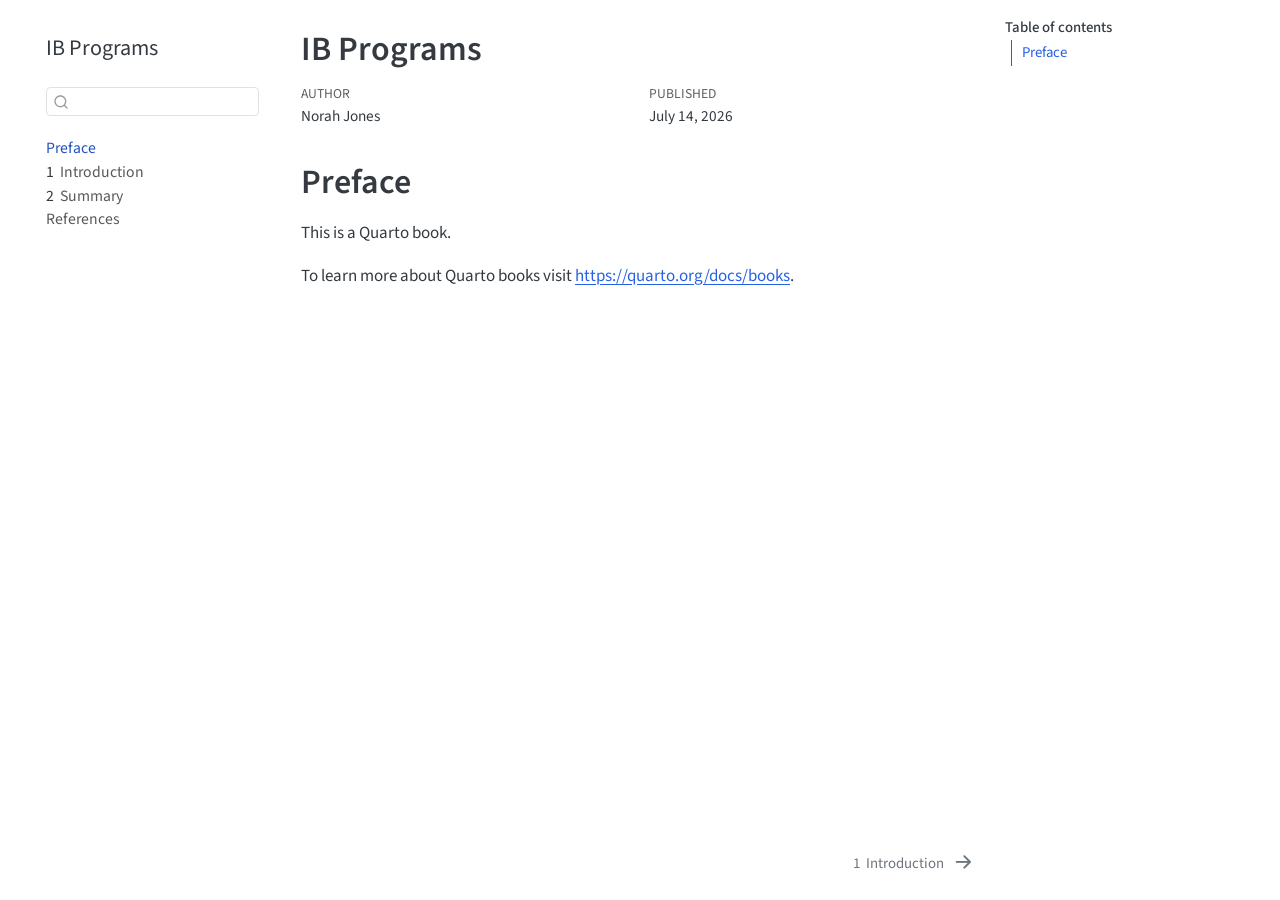
==== _book/index.html @ f47e6c8d "initial commit" ====
<!DOCTYPE html>
<html xmlns="http://www.w3.org/1999/xhtml" lang="en" xml:lang="en"><head>

<meta charset="utf-8">
<meta name="generator" content="quarto-1.8.26">

<meta name="viewport" content="width=device-width, initial-scale=1.0, user-scalable=yes">

<meta name="author" content="Norah Jones">
<meta name="dcterms.date" content="2026-07-14">

<title>IB Programs</title>
<style>
code{white-space: pre-wrap;}
span.smallcaps{font-variant: small-caps;}
div.columns{display: flex; gap: min(4vw, 1.5em);}
div.column{flex: auto; overflow-x: auto;}
div.hanging-indent{margin-left: 1.5em; text-indent: -1.5em;}
ul.task-list{list-style: none;}
ul.task-list li input[type="checkbox"] {
  width: 0.8em;
  margin: 0 0.8em 0.2em -1em; /* quarto-specific, see https://github.com/quarto-dev/quarto-cli/issues/4556 */ 
  vertical-align: middle;
}
</style>


<script src="site_libs/quarto-nav/quarto-nav.js"></script>
<script src="site_libs/quarto-nav/headroom.min.js"></script>
<script src="site_libs/clipboard/clipboard.min.js"></script>
<script src="site_libs/quarto-search/autocomplete.umd.js"></script>
<script src="site_libs/quarto-search/fuse.min.js"></script>
<script src="site_libs/quarto-search/quarto-search.js"></script>
<meta name="quarto:offset" content="./">
<link href="./intro.html" rel="next">
<script src="site_libs/quarto-html/quarto.js" type="module"></script>
<script src="site_libs/quarto-html/tabsets/tabsets.js" type="module"></script>
<script src="site_libs/quarto-html/axe/axe-check.js" type="module"></script>
<script src="site_libs/quarto-html/popper.min.js"></script>
<script src="site_libs/quarto-html/tippy.umd.min.js"></script>
<script src="site_libs/quarto-html/anchor.min.js"></script>
<link href="site_libs/quarto-html/tippy.css" rel="stylesheet">
<link href="site_libs/quarto-html/quarto-syntax-highlighting-587c61ba64f3a5504c4d52d930310e48.css" rel="stylesheet" id="quarto-text-highlighting-styles">
<script src="site_libs/bootstrap/bootstrap.min.js"></script>
<link href="site_libs/bootstrap/bootstrap-icons.css" rel="stylesheet">
<link href="site_libs/bootstrap/bootstrap-70a47bd5681a7291082a5b9f83d58762.min.css" rel="stylesheet" append-hash="true" id="quarto-bootstrap" data-mode="light">
<script id="quarto-search-options" type="application/json">{
  "location": "sidebar",
  "copy-button": false,
  "collapse-after": 3,
  "panel-placement": "start",
  "type": "textbox",
  "limit": 50,
  "keyboard-shortcut": [
    "f",
    "/",
    "s"
  ],
  "show-item-context": false,
  "language": {
    "search-no-results-text": "No results",
    "search-matching-documents-text": "matching documents",
    "search-copy-link-title": "Copy link to search",
    "search-hide-matches-text": "Hide additional matches",
    "search-more-match-text": "more match in this document",
    "search-more-matches-text": "more matches in this document",
    "search-clear-button-title": "Clear",
    "search-text-placeholder": "",
    "search-detached-cancel-button-title": "Cancel",
    "search-submit-button-title": "Submit",
    "search-label": "Search"
  }
}</script>


</head>

<body class="nav-sidebar floating quarto-light">

<div id="quarto-search-results"></div>
  <header id="quarto-header" class="headroom fixed-top">
  <nav class="quarto-secondary-nav">
    <div class="container-fluid d-flex">
      <button type="button" class="quarto-btn-toggle btn" data-bs-toggle="collapse" role="button" data-bs-target=".quarto-sidebar-collapse-item" aria-controls="quarto-sidebar" aria-expanded="false" aria-label="Toggle sidebar navigation" onclick="if (window.quartoToggleHeadroom) { window.quartoToggleHeadroom(); }">
        <i class="bi bi-layout-text-sidebar-reverse"></i>
      </button>
        <nav class="quarto-page-breadcrumbs" aria-label="breadcrumb"><ol class="breadcrumb"><li class="breadcrumb-item"><a href="./index.html">Preface</a></li></ol></nav>
        <a class="flex-grow-1" role="navigation" data-bs-toggle="collapse" data-bs-target=".quarto-sidebar-collapse-item" aria-controls="quarto-sidebar" aria-expanded="false" aria-label="Toggle sidebar navigation" onclick="if (window.quartoToggleHeadroom) { window.quartoToggleHeadroom(); }">      
        </a>
      <button type="button" class="btn quarto-search-button" aria-label="Search" onclick="window.quartoOpenSearch();">
        <i class="bi bi-search"></i>
      </button>
    </div>
  </nav>
</header>
<!-- content -->
<div id="quarto-content" class="quarto-container page-columns page-rows-contents page-layout-article">
<!-- sidebar -->
  <nav id="quarto-sidebar" class="sidebar collapse collapse-horizontal quarto-sidebar-collapse-item sidebar-navigation floating overflow-auto">
    <div class="pt-lg-2 mt-2 text-left sidebar-header">
    <div class="sidebar-title mb-0 py-0">
      <a href="./">IB Programs</a> 
    </div>
      </div>
        <div class="mt-2 flex-shrink-0 align-items-center">
        <div class="sidebar-search">
        <div id="quarto-search" class="" title="Search"></div>
        </div>
        </div>
    <div class="sidebar-menu-container"> 
    <ul class="list-unstyled mt-1">
        <li class="sidebar-item">
  <div class="sidebar-item-container"> 
  <a href="./index.html" class="sidebar-item-text sidebar-link active">
 <span class="menu-text">Preface</span></a>
  </div>
</li>
        <li class="sidebar-item">
  <div class="sidebar-item-container"> 
  <a href="./intro.html" class="sidebar-item-text sidebar-link">
 <span class="menu-text"><span class="chapter-number">1</span>&nbsp; <span class="chapter-title">Introduction</span></span></a>
  </div>
</li>
        <li class="sidebar-item">
  <div class="sidebar-item-container"> 
  <a href="./summary.html" class="sidebar-item-text sidebar-link">
 <span class="menu-text"><span class="chapter-number">2</span>&nbsp; <span class="chapter-title">Summary</span></span></a>
  </div>
</li>
        <li class="sidebar-item">
  <div class="sidebar-item-container"> 
  <a href="./references.html" class="sidebar-item-text sidebar-link">
 <span class="menu-text">References</span></a>
  </div>
</li>
    </ul>
    </div>
</nav>
<div id="quarto-sidebar-glass" class="quarto-sidebar-collapse-item" data-bs-toggle="collapse" data-bs-target=".quarto-sidebar-collapse-item"></div>
<!-- margin-sidebar -->
    <div id="quarto-margin-sidebar" class="sidebar margin-sidebar">
        <nav id="TOC" role="doc-toc" class="toc-active">
    <h2 id="toc-title">Table of contents</h2>
   
  <ul>
  <li><a href="#preface" id="toc-preface" class="nav-link active" data-scroll-target="#preface">Preface</a></li>
  </ul>
</nav>
    </div>
<!-- main -->
<main class="content" id="quarto-document-content">

<header id="title-block-header" class="quarto-title-block default">
<div class="quarto-title">
<h1 class="title">IB Programs</h1>
</div>



<div class="quarto-title-meta">

    <div>
    <div class="quarto-title-meta-heading">Author</div>
    <div class="quarto-title-meta-contents">
             <p>Norah Jones </p>
          </div>
  </div>
    
    <div>
    <div class="quarto-title-meta-heading">Published</div>
    <div class="quarto-title-meta-contents">
      <p class="date">July 14, 2026</p>
    </div>
  </div>
  
    
  </div>
  


</header>


<section id="preface" class="level1 unnumbered">
<h1 class="unnumbered">Preface</h1>
<p>This is a Quarto book.</p>
<p>To learn more about Quarto books visit <a href="https://quarto.org/docs/books" class="uri">https://quarto.org/docs/books</a>.</p>


</section>

</main> <!-- /main -->
<script id="quarto-html-after-body" type="application/javascript">
  window.document.addEventListener("DOMContentLoaded", function (event) {
    const icon = "";
    const anchorJS = new window.AnchorJS();
    anchorJS.options = {
      placement: 'right',
      icon: icon
    };
    anchorJS.add('.anchored');
    const isCodeAnnotation = (el) => {
      for (const clz of el.classList) {
        if (clz.startsWith('code-annotation-')) {                     
          return true;
        }
      }
      return false;
    }
    const onCopySuccess = function(e) {
      // button target
      const button = e.trigger;
      // don't keep focus
      button.blur();
      // flash "checked"
      button.classList.add('code-copy-button-checked');
      var currentTitle = button.getAttribute("title");
      button.setAttribute("title", "Copied!");
      let tooltip;
      if (window.bootstrap) {
        button.setAttribute("data-bs-toggle", "tooltip");
        button.setAttribute("data-bs-placement", "left");
        button.setAttribute("data-bs-title", "Copied!");
        tooltip = new bootstrap.Tooltip(button, 
          { trigger: "manual", 
            customClass: "code-copy-button-tooltip",
            offset: [0, -8]});
        tooltip.show();    
      }
      setTimeout(function() {
        if (tooltip) {
          tooltip.hide();
          button.removeAttribute("data-bs-title");
          button.removeAttribute("data-bs-toggle");
          button.removeAttribute("data-bs-placement");
        }
        button.setAttribute("title", currentTitle);
        button.classList.remove('code-copy-button-checked');
      }, 1000);
      // clear code selection
      e.clearSelection();
    }
    const getTextToCopy = function(trigger) {
      const outerScaffold = trigger.parentElement.cloneNode(true);
      const codeEl = outerScaffold.querySelector('code');
      for (const childEl of codeEl.children) {
        if (isCodeAnnotation(childEl)) {
          childEl.remove();
        }
      }
      return codeEl.innerText;
    }
    const clipboard = new window.ClipboardJS('.code-copy-button:not([data-in-quarto-modal])', {
      text: getTextToCopy
    });
    clipboard.on('success', onCopySuccess);
    if (window.document.getElementById('quarto-embedded-source-code-modal')) {
      const clipboardModal = new window.ClipboardJS('.code-copy-button[data-in-quarto-modal]', {
        text: getTextToCopy,
        container: window.document.getElementById('quarto-embedded-source-code-modal')
      });
      clipboardModal.on('success', onCopySuccess);
    }
      var localhostRegex = new RegExp(/^(?:http|https):\/\/localhost\:?[0-9]*\//);
      var mailtoRegex = new RegExp(/^mailto:/);
        var filterRegex = new RegExp('/' + window.location.host + '/');
      var isInternal = (href) => {
          return filterRegex.test(href) || localhostRegex.test(href) || mailtoRegex.test(href);
      }
      // Inspect non-navigation links and adorn them if external
     var links = window.document.querySelectorAll('a[href]:not(.nav-link):not(.navbar-brand):not(.toc-action):not(.sidebar-link):not(.sidebar-item-toggle):not(.pagination-link):not(.no-external):not([aria-hidden]):not(.dropdown-item):not(.quarto-navigation-tool):not(.about-link)');
      for (var i=0; i<links.length; i++) {
        const link = links[i];
        if (!isInternal(link.href)) {
          // undo the damage that might have been done by quarto-nav.js in the case of
          // links that we want to consider external
          if (link.dataset.originalHref !== undefined) {
            link.href = link.dataset.originalHref;
          }
        }
      }
    function tippyHover(el, contentFn, onTriggerFn, onUntriggerFn) {
      const config = {
        allowHTML: true,
        maxWidth: 500,
        delay: 100,
        arrow: false,
        appendTo: function(el) {
            return el.parentElement;
        },
        interactive: true,
        interactiveBorder: 10,
        theme: 'quarto',
        placement: 'bottom-start',
      };
      if (contentFn) {
        config.content = contentFn;
      }
      if (onTriggerFn) {
        config.onTrigger = onTriggerFn;
      }
      if (onUntriggerFn) {
        config.onUntrigger = onUntriggerFn;
      }
      window.tippy(el, config); 
    }
    const noterefs = window.document.querySelectorAll('a[role="doc-noteref"]');
    for (var i=0; i<noterefs.length; i++) {
      const ref = noterefs[i];
      tippyHover(ref, function() {
        // use id or data attribute instead here
        let href = ref.getAttribute('data-footnote-href') || ref.getAttribute('href');
        try { href = new URL(href).hash; } catch {}
        const id = href.replace(/^#\/?/, "");
        const note = window.document.getElementById(id);
        if (note) {
          return note.innerHTML;
        } else {
          return "";
        }
      });
    }
    const xrefs = window.document.querySelectorAll('a.quarto-xref');
    const processXRef = (id, note) => {
      // Strip column container classes
      const stripColumnClz = (el) => {
        el.classList.remove("page-full", "page-columns");
        if (el.children) {
          for (const child of el.children) {
            stripColumnClz(child);
          }
        }
      }
      stripColumnClz(note)
      if (id === null || id.startsWith('sec-')) {
        // Special case sections, only their first couple elements
        const container = document.createElement("div");
        if (note.children && note.children.length > 2) {
          container.appendChild(note.children[0].cloneNode(true));
          for (let i = 1; i < note.children.length; i++) {
            const child = note.children[i];
            if (child.tagName === "P" && child.innerText === "") {
              continue;
            } else {
              container.appendChild(child.cloneNode(true));
              break;
            }
          }
          if (window.Quarto?.typesetMath) {
            window.Quarto.typesetMath(container);
          }
          return container.innerHTML
        } else {
          if (window.Quarto?.typesetMath) {
            window.Quarto.typesetMath(note);
          }
          return note.innerHTML;
        }
      } else {
        // Remove any anchor links if they are present
        const anchorLink = note.querySelector('a.anchorjs-link');
        if (anchorLink) {
          anchorLink.remove();
        }
        if (window.Quarto?.typesetMath) {
          window.Quarto.typesetMath(note);
        }
        if (note.classList.contains("callout")) {
          return note.outerHTML;
        } else {
          return note.innerHTML;
        }
      }
    }
    for (var i=0; i<xrefs.length; i++) {
      const xref = xrefs[i];
      tippyHover(xref, undefined, function(instance) {
        instance.disable();
        let url = xref.getAttribute('href');
        let hash = undefined; 
        if (url.startsWith('#')) {
          hash = url;
        } else {
          try { hash = new URL(url).hash; } catch {}
        }
        if (hash) {
          const id = hash.replace(/^#\/?/, "");
          const note = window.document.getElementById(id);
          if (note !== null) {
            try {
              const html = processXRef(id, note.cloneNode(true));
              instance.setContent(html);
            } finally {
              instance.enable();
              instance.show();
            }
          } else {
            // See if we can fetch this
            fetch(url.split('#')[0])
            .then(res => res.text())
            .then(html => {
              const parser = new DOMParser();
              const htmlDoc = parser.parseFromString(html, "text/html");
              const note = htmlDoc.getElementById(id);
              if (note !== null) {
                const html = processXRef(id, note);
                instance.setContent(html);
              } 
            }).finally(() => {
              instance.enable();
              instance.show();
            });
          }
        } else {
          // See if we can fetch a full url (with no hash to target)
          // This is a special case and we should probably do some content thinning / targeting
          fetch(url)
          .then(res => res.text())
          .then(html => {
            const parser = new DOMParser();
            const htmlDoc = parser.parseFromString(html, "text/html");
            const note = htmlDoc.querySelector('main.content');
            if (note !== null) {
              // This should only happen for chapter cross references
              // (since there is no id in the URL)
              // remove the first header
              if (note.children.length > 0 && note.children[0].tagName === "HEADER") {
                note.children[0].remove();
              }
              const html = processXRef(null, note);
              instance.setContent(html);
            } 
          }).finally(() => {
            instance.enable();
            instance.show();
          });
        }
      }, function(instance) {
      });
    }
        let selectedAnnoteEl;
        const selectorForAnnotation = ( cell, annotation) => {
          let cellAttr = 'data-code-cell="' + cell + '"';
          let lineAttr = 'data-code-annotation="' +  annotation + '"';
          const selector = 'span[' + cellAttr + '][' + lineAttr + ']';
          return selector;
        }
        const selectCodeLines = (annoteEl) => {
          const doc = window.document;
          const targetCell = annoteEl.getAttribute("data-target-cell");
          const targetAnnotation = annoteEl.getAttribute("data-target-annotation");
          const annoteSpan = window.document.querySelector(selectorForAnnotation(targetCell, targetAnnotation));
          const lines = annoteSpan.getAttribute("data-code-lines").split(",");
          const lineIds = lines.map((line) => {
            return targetCell + "-" + line;
          })
          let top = null;
          let height = null;
          let parent = null;
          if (lineIds.length > 0) {
              //compute the position of the single el (top and bottom and make a div)
              const el = window.document.getElementById(lineIds[0]);
              top = el.offsetTop;
              height = el.offsetHeight;
              parent = el.parentElement.parentElement;
            if (lineIds.length > 1) {
              const lastEl = window.document.getElementById(lineIds[lineIds.length - 1]);
              const bottom = lastEl.offsetTop + lastEl.offsetHeight;
              height = bottom - top;
            }
            if (top !== null && height !== null && parent !== null) {
              // cook up a div (if necessary) and position it 
              let div = window.document.getElementById("code-annotation-line-highlight");
              if (div === null) {
                div = window.document.createElement("div");
                div.setAttribute("id", "code-annotation-line-highlight");
                div.style.position = 'absolute';
                parent.appendChild(div);
              }
              div.style.top = top - 2 + "px";
              div.style.height = height + 4 + "px";
              div.style.left = 0;
              let gutterDiv = window.document.getElementById("code-annotation-line-highlight-gutter");
              if (gutterDiv === null) {
                gutterDiv = window.document.createElement("div");
                gutterDiv.setAttribute("id", "code-annotation-line-highlight-gutter");
                gutterDiv.style.position = 'absolute';
                const codeCell = window.document.getElementById(targetCell);
                const gutter = codeCell.querySelector('.code-annotation-gutter');
                gutter.appendChild(gutterDiv);
              }
              gutterDiv.style.top = top - 2 + "px";
              gutterDiv.style.height = height + 4 + "px";
            }
            selectedAnnoteEl = annoteEl;
          }
        };
        const unselectCodeLines = () => {
          const elementsIds = ["code-annotation-line-highlight", "code-annotation-line-highlight-gutter"];
          elementsIds.forEach((elId) => {
            const div = window.document.getElementById(elId);
            if (div) {
              div.remove();
            }
          });
          selectedAnnoteEl = undefined;
        };
          // Handle positioning of the toggle
      window.addEventListener(
        "resize",
        throttle(() => {
          elRect = undefined;
          if (selectedAnnoteEl) {
            selectCodeLines(selectedAnnoteEl);
          }
        }, 10)
      );
      function throttle(fn, ms) {
      let throttle = false;
      let timer;
        return (...args) => {
          if(!throttle) { // first call gets through
              fn.apply(this, args);
              throttle = true;
          } else { // all the others get throttled
              if(timer) clearTimeout(timer); // cancel #2
              timer = setTimeout(() => {
                fn.apply(this, args);
                timer = throttle = false;
              }, ms);
          }
        };
      }
        // Attach click handler to the DT
        const annoteDls = window.document.querySelectorAll('dt[data-target-cell]');
        for (const annoteDlNode of annoteDls) {
          annoteDlNode.addEventListener('click', (event) => {
            const clickedEl = event.target;
            if (clickedEl !== selectedAnnoteEl) {
              unselectCodeLines();
              const activeEl = window.document.querySelector('dt[data-target-cell].code-annotation-active');
              if (activeEl) {
                activeEl.classList.remove('code-annotation-active');
              }
              selectCodeLines(clickedEl);
              clickedEl.classList.add('code-annotation-active');
            } else {
              // Unselect the line
              unselectCodeLines();
              clickedEl.classList.remove('code-annotation-active');
            }
          });
        }
    const findCites = (el) => {
      const parentEl = el.parentElement;
      if (parentEl) {
        const cites = parentEl.dataset.cites;
        if (cites) {
          return {
            el,
            cites: cites.split(' ')
          };
        } else {
          return findCites(el.parentElement)
        }
      } else {
        return undefined;
      }
    };
    var bibliorefs = window.document.querySelectorAll('a[role="doc-biblioref"]');
    for (var i=0; i<bibliorefs.length; i++) {
      const ref = bibliorefs[i];
      const citeInfo = findCites(ref);
      if (citeInfo) {
        tippyHover(citeInfo.el, function() {
          var popup = window.document.createElement('div');
          citeInfo.cites.forEach(function(cite) {
            var citeDiv = window.document.createElement('div');
            citeDiv.classList.add('hanging-indent');
            citeDiv.classList.add('csl-entry');
            var biblioDiv = window.document.getElementById('ref-' + cite);
            if (biblioDiv) {
              citeDiv.innerHTML = biblioDiv.innerHTML;
            }
            popup.appendChild(citeDiv);
          });
          return popup.innerHTML;
        });
      }
    }
  });
  </script>
<nav class="page-navigation">
  <div class="nav-page nav-page-previous">
  </div>
  <div class="nav-page nav-page-next">
      <a href="./intro.html" class="pagination-link" aria-label="Introduction">
        <span class="nav-page-text"><span class="chapter-number">1</span>&nbsp; <span class="chapter-title">Introduction</span></span> <i class="bi bi-arrow-right-short"></i>
      </a>
  </div>
</nav>
</div> <!-- /content -->




</body></html>
---- _book/site_libs/quarto-html/tippy.css ----
.tippy-box[data-animation=fade][data-state=hidden]{opacity:0}[data-tippy-root]{max-width:calc(100vw - 10px)}.tippy-box{position:relative;background-color:#333;color:#fff;border-radius:4px;font-size:14px;line-height:1.4;white-space:normal;outline:0;transition-property:transform,visibility,opacity}.tippy-box[data-placement^=top]>.tippy-arrow{bottom:0}.tippy-box[data-placement^=top]>.tippy-arrow:before{bottom:-7px;left:0;border-width:8px 8px 0;border-top-color:initial;transform-origin:center top}.tippy-box[data-placement^=bottom]>.tippy-arrow{top:0}.tippy-box[data-placement^=bottom]>.tippy-arrow:before{top:-7px;left:0;border-width:0 8px 8px;border-bottom-color:initial;transform-origin:center bottom}.tippy-box[data-placement^=left]>.tippy-arrow{right:0}.tippy-box[data-placement^=left]>.tippy-arrow:before{border-width:8px 0 8px 8px;border-left-color:initial;right:-7px;transform-origin:center left}.tippy-box[data-placement^=right]>.tippy-arrow{left:0}.tippy-box[data-placement^=right]>.tippy-arrow:before{left:-7px;border-width:8px 8px 8px 0;border-right-color:initial;transform-origin:center right}.tippy-box[data-inertia][data-state=visible]{transition-timing-function:cubic-bezier(.54,1.5,.38,1.11)}.tippy-arrow{width:16px;height:16px;color:#333}.tippy-arrow:before{content:"";position:absolute;border-color:transparent;border-style:solid}.tippy-content{position:relative;padding:5px 9px;z-index:1}
---- _book/site_libs/quarto-html/quarto-syntax-highlighting-587c61ba64f3a5504c4d52d930310e48.css ----
/* quarto syntax highlight colors */
:root {
  --quarto-hl-ot-color: #003B4F;
  --quarto-hl-at-color: #657422;
  --quarto-hl-ss-color: #20794D;
  --quarto-hl-an-color: #5E5E5E;
  --quarto-hl-fu-color: #4758AB;
  --quarto-hl-st-color: #20794D;
  --quarto-hl-cf-color: #003B4F;
  --quarto-hl-op-color: #5E5E5E;
  --quarto-hl-er-color: #AD0000;
  --quarto-hl-bn-color: #AD0000;
  --quarto-hl-al-color: #AD0000;
  --quarto-hl-va-color: #111111;
  --quarto-hl-bu-color: inherit;
  --quarto-hl-ex-color: inherit;
  --quarto-hl-pp-color: #AD0000;
  --quarto-hl-in-color: #5E5E5E;
  --quarto-hl-vs-color: #20794D;
  --quarto-hl-wa-color: #5E5E5E;
  --quarto-hl-do-color: #5E5E5E;
  --quarto-hl-im-color: #00769E;
  --quarto-hl-ch-color: #20794D;
  --quarto-hl-dt-color: #AD0000;
  --quarto-hl-fl-color: #AD0000;
  --quarto-hl-co-color: #5E5E5E;
  --quarto-hl-cv-color: #5E5E5E;
  --quarto-hl-cn-color: #8f5902;
  --quarto-hl-sc-color: #5E5E5E;
  --quarto-hl-dv-color: #AD0000;
  --quarto-hl-kw-color: #003B4F;
}

/* other quarto variables */
:root {
  --quarto-font-monospace: SFMono-Regular, Menlo, Monaco, Consolas, "Liberation Mono", "Courier New", monospace;
}

/* syntax highlight based on Pandoc's rules */
pre > code.sourceCode > span {
  color: #003B4F;
}

code.sourceCode > span {
  color: #003B4F;
}

div.sourceCode,
div.sourceCode pre.sourceCode {
  color: #003B4F;
}

/* Normal */
code span {
  color: #003B4F;
}

/* Alert */
code span.al {
  color: #AD0000;
  font-style: inherit;
}

/* Annotation */
code span.an {
  color: #5E5E5E;
  font-style: inherit;
}

/* Attribute */
code span.at {
  color: #657422;
  font-style: inherit;
}

/* BaseN */
code span.bn {
  color: #AD0000;
  font-style: inherit;
}

/* BuiltIn */
code span.bu {
  font-style: inherit;
}

/* ControlFlow */
code span.cf {
  color: #003B4F;
  font-weight: bold;
  font-style: inherit;
}

/* Char */
code span.ch {
  color: #20794D;
  font-style: inherit;
}

/* Constant */
code span.cn {
  color: #8f5902;
  font-style: inherit;
}

/* Comment */
code span.co {
  color: #5E5E5E;
  font-style: inherit;
}

/* CommentVar */
code span.cv {
  color: #5E5E5E;
  font-style: italic;
}

/* Documentation */
code span.do {
  color: #5E5E5E;
  font-style: italic;
}

/* DataType */
code span.dt {
  color: #AD0000;
  font-style: inherit;
}

/* DecVal */
code span.dv {
  color: #AD0000;
  font-style: inherit;
}

/* Error */
code span.er {
  color: #AD0000;
  font-style: inherit;
}

/* Extension */
code span.ex {
  font-style: inherit;
}

/* Float */
code span.fl {
  color: #AD0000;
  font-style: inherit;
}

/* Function */
code span.fu {
  color: #4758AB;
  font-style: inherit;
}

/* Import */
code span.im {
  color: #00769E;
  font-style: inherit;
}

/* Information */
code span.in {
  color: #5E5E5E;
  font-style: inherit;
}

/* Keyword */
code span.kw {
  color: #003B4F;
  font-weight: bold;
  font-style: inherit;
}

/* Operator */
code span.op {
  color: #5E5E5E;
  font-style: inherit;
}

/* Other */
code span.ot {
  color: #003B4F;
  font-style: inherit;
}

/* Preprocessor */
code span.pp {
  color: #AD0000;
  font-style: inherit;
}

/* SpecialChar */
code span.sc {
  color: #5E5E5E;
  font-style: inherit;
}

/* SpecialString */
code span.ss {
  color: #20794D;
  font-style: inherit;
}

/* String */
code span.st {
  color: #20794D;
  font-style: inherit;
}

/* Variable */
code span.va {
  color: #111111;
  font-style: inherit;
}

/* VerbatimString */
code span.vs {
  color: #20794D;
  font-style: inherit;
}

/* Warning */
code span.wa {
  color: #5E5E5E;
  font-style: italic;
}

.prevent-inlining {
  content: "</";
}

/*# sourceMappingURL=2dce1cc6c82594539e1579de68416b47.css.map */
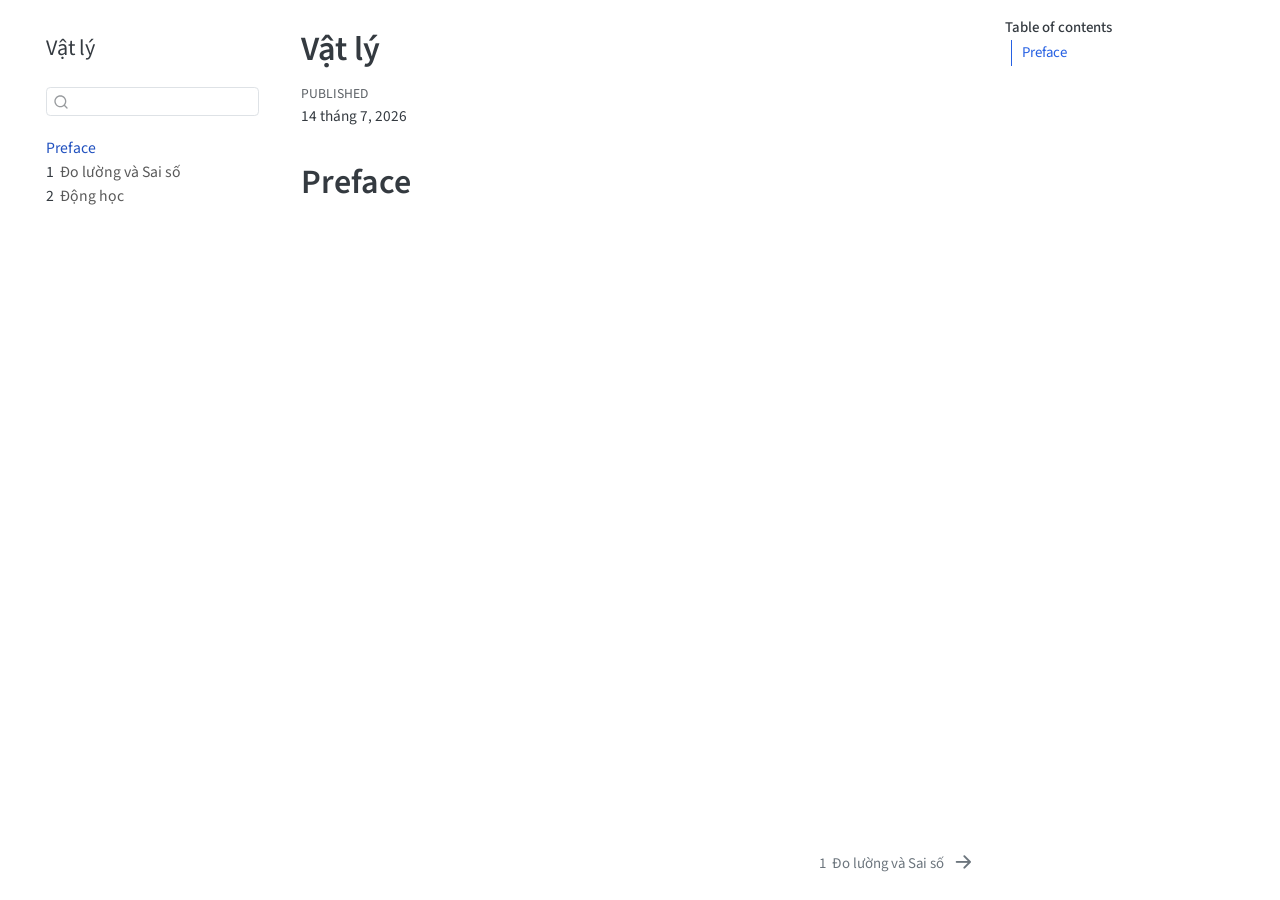
==== commit 8d64415e: "add motion.qmd" ====
--- a/_book/index.html
+++ b/_book/index.html
@@ -1,15 +1,13 @@
 <!DOCTYPE html>
-<html xmlns="http://www.w3.org/1999/xhtml" lang="en" xml:lang="en"><head>
+<html xmlns="http://www.w3.org/1999/xhtml" lang="vi" xml:lang="vi"><head>
 
 <meta charset="utf-8">
 <meta name="generator" content="quarto-1.8.26">
 
 <meta name="viewport" content="width=device-width, initial-scale=1.0, user-scalable=yes">
 
-<meta name="author" content="Norah Jones">
-<meta name="dcterms.date" content="2026-07-14">
-
-<title>IB Programs</title>
+
+<title>Vật lý</title>
 <style>
 code{white-space: pre-wrap;}
 span.smallcaps{font-variant: small-caps;}
@@ -32,7 +30,7 @@
 <script src="site_libs/quarto-search/fuse.min.js"></script>
 <script src="site_libs/quarto-search/quarto-search.js"></script>
 <meta name="quarto:offset" content="./">
-<link href="./intro.html" rel="next">
+<link href="./measure.html" rel="next">
 <script src="site_libs/quarto-html/quarto.js" type="module"></script>
 <script src="site_libs/quarto-html/tabsets/tabsets.js" type="module"></script>
 <script src="site_libs/quarto-html/axe/axe-check.js" type="module"></script>
@@ -73,6 +71,7 @@
 }</script>
 
 
+<link rel="stylesheet" href="styles.css">
 </head>
 
 <body class="nav-sidebar floating quarto-light">
@@ -99,7 +98,7 @@
   <nav id="quarto-sidebar" class="sidebar collapse collapse-horizontal quarto-sidebar-collapse-item sidebar-navigation floating overflow-auto">
     <div class="pt-lg-2 mt-2 text-left sidebar-header">
     <div class="sidebar-title mb-0 py-0">
-      <a href="./">IB Programs</a> 
+      <a href="./">Vật lý</a> 
     </div>
       </div>
         <div class="mt-2 flex-shrink-0 align-items-center">
@@ -117,20 +116,14 @@
 </li>
         <li class="sidebar-item">
   <div class="sidebar-item-container"> 
-  <a href="./intro.html" class="sidebar-item-text sidebar-link">
- <span class="menu-text"><span class="chapter-number">1</span>&nbsp; <span class="chapter-title">Introduction</span></span></a>
+  <a href="./measure.html" class="sidebar-item-text sidebar-link">
+ <span class="menu-text"><span class="chapter-number">1</span>&nbsp; <span class="chapter-title">Đo lường và Sai số</span></span></a>
   </div>
 </li>
         <li class="sidebar-item">
   <div class="sidebar-item-container"> 
-  <a href="./summary.html" class="sidebar-item-text sidebar-link">
- <span class="menu-text"><span class="chapter-number">2</span>&nbsp; <span class="chapter-title">Summary</span></span></a>
-  </div>
-</li>
-        <li class="sidebar-item">
-  <div class="sidebar-item-container"> 
-  <a href="./references.html" class="sidebar-item-text sidebar-link">
- <span class="menu-text">References</span></a>
+  <a href="./motion.html" class="sidebar-item-text sidebar-link">
+ <span class="menu-text"><span class="chapter-number">2</span>&nbsp; <span class="chapter-title">Động học</span></span></a>
   </div>
 </li>
     </ul>
@@ -152,24 +145,18 @@
 
 <header id="title-block-header" class="quarto-title-block default">
 <div class="quarto-title">
-<h1 class="title">IB Programs</h1>
+<h1 class="title">Vật lý</h1>
 </div>
 
 
 
 <div class="quarto-title-meta">
 
-    <div>
-    <div class="quarto-title-meta-heading">Author</div>
-    <div class="quarto-title-meta-contents">
-             <p>Norah Jones </p>
-          </div>
-  </div>
     
     <div>
     <div class="quarto-title-meta-heading">Published</div>
     <div class="quarto-title-meta-contents">
-      <p class="date">July 14, 2026</p>
+      <p class="date">14 tháng 7, 2026</p>
     </div>
   </div>
   
@@ -183,8 +170,6 @@
 
 <section id="preface" class="level1 unnumbered">
 <h1 class="unnumbered">Preface</h1>
-<p>This is a Quarto book.</p>
-<p>To learn more about Quarto books visit <a href="https://quarto.org/docs/books" class="uri">https://quarto.org/docs/books</a>.</p>
 
 
 </section>
@@ -594,8 +579,8 @@
   <div class="nav-page nav-page-previous">
   </div>
   <div class="nav-page nav-page-next">
-      <a href="./intro.html" class="pagination-link" aria-label="Introduction">
-        <span class="nav-page-text"><span class="chapter-number">1</span>&nbsp; <span class="chapter-title">Introduction</span></span> <i class="bi bi-arrow-right-short"></i>
+      <a href="./measure.html" class="pagination-link" aria-label="Đo lường và Sai số">
+        <span class="nav-page-text"><span class="chapter-number">1</span>&nbsp; <span class="chapter-title">Đo lường và Sai số</span></span> <i class="bi bi-arrow-right-short"></i>
       </a>
   </div>
 </nav>
--- a/_book/styles.css
+++ b/_book/styles.css
@@ -0,0 +1,10 @@
+.quarto-figure,
+figure {
+  text-align: center;
+}
+
+.figure-caption,
+.table-caption,
+.caption {
+  text-align: center;
+}
